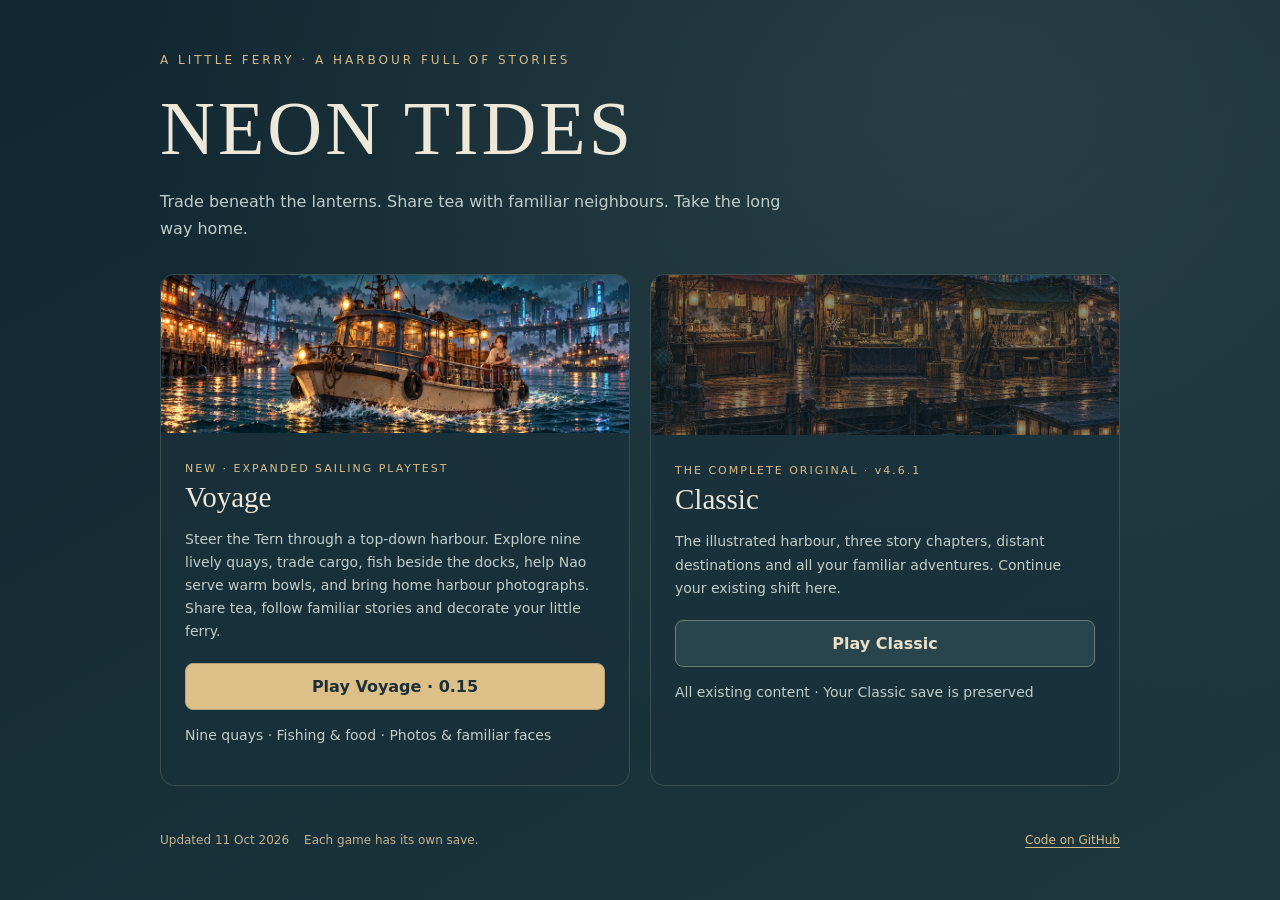
==== index.html @ f061a034 "Add a discreet GitHub code link to the landing page" ====
<!doctype html><html lang="en"><head><meta charset="utf-8"><meta name="viewport" content="width=device-width,initial-scale=1"><meta name="theme-color" content="#122b33"><title>Neon Tides · Choose your voyage</title><link rel="icon" href="assets/favicon.svg"><style>
*{box-sizing:border-box}body{margin:0;color:#ede8d8;background:#112731;font-family:system-ui,sans-serif;min-height:100svh;display:grid;place-items:center;padding:28px;background:radial-gradient(ellipse at 75% 10%,#39515277,transparent 60%),linear-gradient(150deg,#112631,#1d373e)}main{max-width:960px;width:100%}.eyebrow{letter-spacing:3px;color:#d6ba87;font-size:12px}h1{font:clamp(44px,7vw,76px) Georgia,serif;letter-spacing:3px;margin:15px 0}header>p{max-width:650px;line-height:1.7;color:#becdca}section{display:grid;grid-template-columns:1fr 1fr;gap:20px;margin:32px 0}.card{border:1px solid #7a877355;border-radius:15px;background:#19313bcc;overflow:hidden}.art{height:160px;background:linear-gradient(160deg,#1a434a,#122631);position:relative;overflow:hidden}.art.voyage-art{height:auto;aspect-ratio:128/43}.voyage-art img{display:block;width:100%;height:auto}.classic-art{background:linear-gradient(#162b3580,#162b3580),url('assets/scenes/lantern-market.webp') center/cover}.body{padding:24px}h2{font:29px Georgia,serif;margin:5px 0 12px}.tag{color:#d9bc86;font-size:11px;letter-spacing:2px}.card p{color:#c0ceca;line-height:1.65;font-size:14px}.play{display:block;padding:13px 18px;border:1px solid #b5a37f;border-radius:8px;background:#ddbf88;color:#1b3037;text-decoration:none;text-align:center;font-weight:650;min-height:46px;margin-top:20px}.classic .play{background:#28444c;color:#ebe0c7;border-color:#697e77}.play:hover{filter:brightness(1.1)}a:focus-visible{outline:3px solid #f4dab0;outline-offset:5px}.foot{font-size:12px;color:#afc0bb;line-height:1.7}footer{display:flex;flex-wrap:wrap;align-items:center;gap:15px;color:#c3b38e;font-size:12px}footer a{display:inline-flex;align-items:center;min-height:44px;margin-left:auto;color:#d6ba87;text-decoration:underline;text-underline-offset:3px;border-radius:4px}footer a:hover{color:#f4dab0}@media(max-width:650px){body{padding:22px 16px}section{grid-template-columns:1fr}.art{height:130px}h1{font-size:48px}.body{padding:20px}}
</style></head><body><main><header><p class="eyebrow">A LITTLE FERRY · A HARBOUR FULL OF STORIES</p><h1>NEON TIDES</h1><p>Trade beneath the lanterns. Share tea with familiar neighbours. Take the long way home.</p></header><section aria-label="Choose a game"><article class="card"><div class="art voyage-art" aria-hidden="true"><img src="assets/scenes/voyage-title-1024.webp" srcset="assets/scenes/voyage-title-1024.webp 1024w, assets/scenes/voyage-title.webp 2048w" sizes="(max-width:650px) calc(100vw - 34px), (max-width:1016px) calc((100vw - 78px)/2), 468px" width="2048" height="688" alt="" fetchpriority="high" decoding="async"></div><div class="body"><span class="tag">NEW · EXPANDED SAILING PLAYTEST</span><h2>Voyage</h2><p>Steer the Tern through a top-down harbour. Explore nine lively quays, trade cargo, fish beside the docks, help Nao serve warm bowls, and bring home harbour photographs. Share tea, follow familiar stories and decorate your little ferry.</p><a class="play" href="voyage/index.html">Play Voyage · 0.15</a><p class="foot">Nine quays · Fishing & food · Photos & familiar faces</p></div></article><article class="card classic"><div class="art classic-art" aria-hidden="true"></div><div class="body"><span class="tag">THE COMPLETE ORIGINAL · v4.6.1</span><h2>Classic</h2><p>The illustrated harbour, three story chapters, distant destinations and all your familiar adventures. Continue your existing shift here.</p><a class="play" href="classic.html">Play Classic</a><p class="foot">All existing content · Your Classic save is preserved</p></div></article></section><footer><span>Updated 11 Oct 2026</span><span>Each game has its own save.</span><a href="https://github.com/jolokiaburger/jolokiaburger.github.io" target="_blank" rel="noopener noreferrer" aria-label="Code on GitHub (opens in a new tab)">Code on GitHub</a></footer></main></body></html>
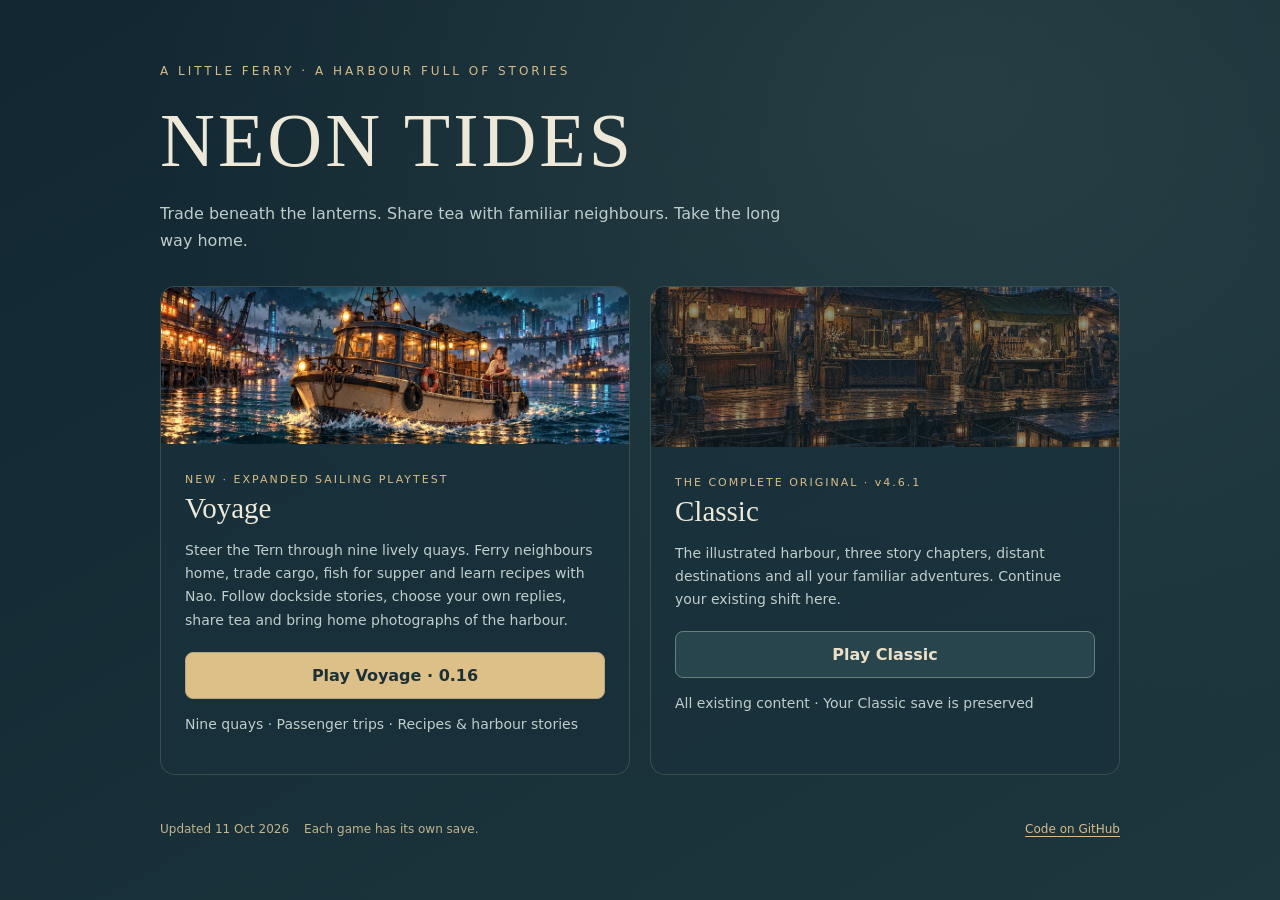
==== commit 75b0c7c3: "Voyage 0.16: homeward fares, neighbour favours and dockside conversations" ====
--- a/index.html
+++ b/index.html
@@ -1,3 +1,3 @@
 <!doctype html><html lang="en"><head><meta charset="utf-8"><meta name="viewport" content="width=device-width,initial-scale=1"><meta name="theme-color" content="#122b33"><title>Neon Tides · Choose your voyage</title><link rel="icon" href="assets/favicon.svg"><style>
 *{box-sizing:border-box}body{margin:0;color:#ede8d8;background:#112731;font-family:system-ui,sans-serif;min-height:100svh;display:grid;place-items:center;padding:28px;background:radial-gradient(ellipse at 75% 10%,#39515277,transparent 60%),linear-gradient(150deg,#112631,#1d373e)}main{max-width:960px;width:100%}.eyebrow{letter-spacing:3px;color:#d6ba87;font-size:12px}h1{font:clamp(44px,7vw,76px) Georgia,serif;letter-spacing:3px;margin:15px 0}header>p{max-width:650px;line-height:1.7;color:#becdca}section{display:grid;grid-template-columns:1fr 1fr;gap:20px;margin:32px 0}.card{border:1px solid #7a877355;border-radius:15px;background:#19313bcc;overflow:hidden}.art{height:160px;background:linear-gradient(160deg,#1a434a,#122631);position:relative;overflow:hidden}.art.voyage-art{height:auto;aspect-ratio:128/43}.voyage-art img{display:block;width:100%;height:auto}.classic-art{background:linear-gradient(#162b3580,#162b3580),url('assets/scenes/lantern-market.webp') center/cover}.body{padding:24px}h2{font:29px Georgia,serif;margin:5px 0 12px}.tag{color:#d9bc86;font-size:11px;letter-spacing:2px}.card p{color:#c0ceca;line-height:1.65;font-size:14px}.play{display:block;padding:13px 18px;border:1px solid #b5a37f;border-radius:8px;background:#ddbf88;color:#1b3037;text-decoration:none;text-align:center;font-weight:650;min-height:46px;margin-top:20px}.classic .play{background:#28444c;color:#ebe0c7;border-color:#697e77}.play:hover{filter:brightness(1.1)}a:focus-visible{outline:3px solid #f4dab0;outline-offset:5px}.foot{font-size:12px;color:#afc0bb;line-height:1.7}footer{display:flex;flex-wrap:wrap;align-items:center;gap:15px;color:#c3b38e;font-size:12px}footer a{display:inline-flex;align-items:center;min-height:44px;margin-left:auto;color:#d6ba87;text-decoration:underline;text-underline-offset:3px;border-radius:4px}footer a:hover{color:#f4dab0}@media(max-width:650px){body{padding:22px 16px}section{grid-template-columns:1fr}.art{height:130px}h1{font-size:48px}.body{padding:20px}}
-</style></head><body><main><header><p class="eyebrow">A LITTLE FERRY · A HARBOUR FULL OF STORIES</p><h1>NEON TIDES</h1><p>Trade beneath the lanterns. Share tea with familiar neighbours. Take the long way home.</p></header><section aria-label="Choose a game"><article class="card"><div class="art voyage-art" aria-hidden="true"><img src="assets/scenes/voyage-title-1024.webp" srcset="assets/scenes/voyage-title-1024.webp 1024w, assets/scenes/voyage-title.webp 2048w" sizes="(max-width:650px) calc(100vw - 34px), (max-width:1016px) calc((100vw - 78px)/2), 468px" width="2048" height="688" alt="" fetchpriority="high" decoding="async"></div><div class="body"><span class="tag">NEW · EXPANDED SAILING PLAYTEST</span><h2>Voyage</h2><p>Steer the Tern through a top-down harbour. Explore nine lively quays, trade cargo, fish beside the docks, help Nao serve warm bowls, and bring home harbour photographs. Share tea, follow familiar stories and decorate your little ferry.</p><a class="play" href="voyage/index.html">Play Voyage · 0.15</a><p class="foot">Nine quays · Fishing & food · Photos & familiar faces</p></div></article><article class="card classic"><div class="art classic-art" aria-hidden="true"></div><div class="body"><span class="tag">THE COMPLETE ORIGINAL · v4.6.1</span><h2>Classic</h2><p>The illustrated harbour, three story chapters, distant destinations and all your familiar adventures. Continue your existing shift here.</p><a class="play" href="classic.html">Play Classic</a><p class="foot">All existing content · Your Classic save is preserved</p></div></article></section><footer><span>Updated 11 Oct 2026</span><span>Each game has its own save.</span><a href="https://github.com/jolokiaburger/jolokiaburger.github.io" target="_blank" rel="noopener noreferrer" aria-label="Code on GitHub (opens in a new tab)">Code on GitHub</a></footer></main></body></html>
+</style></head><body><main><header><p class="eyebrow">A LITTLE FERRY · A HARBOUR FULL OF STORIES</p><h1>NEON TIDES</h1><p>Trade beneath the lanterns. Share tea with familiar neighbours. Take the long way home.</p></header><section aria-label="Choose a game"><article class="card"><div class="art voyage-art" aria-hidden="true"><img src="assets/scenes/voyage-title-1024.webp" srcset="assets/scenes/voyage-title-1024.webp 1024w, assets/scenes/voyage-title.webp 2048w" sizes="(max-width:650px) calc(100vw - 34px), (max-width:1016px) calc((100vw - 78px)/2), 468px" width="2048" height="688" alt="" fetchpriority="high" decoding="async"></div><div class="body"><span class="tag">NEW · EXPANDED SAILING PLAYTEST</span><h2>Voyage</h2><p>Steer the Tern through nine lively quays. Ferry neighbours home, trade cargo, fish for supper and learn recipes with Nao. Follow dockside stories, choose your own replies, share tea and bring home photographs of the harbour.</p><a class="play" href="voyage/index.html">Play Voyage · 0.16</a><p class="foot">Nine quays · Passenger trips · Recipes & harbour stories</p></div></article><article class="card classic"><div class="art classic-art" aria-hidden="true"></div><div class="body"><span class="tag">THE COMPLETE ORIGINAL · v4.6.1</span><h2>Classic</h2><p>The illustrated harbour, three story chapters, distant destinations and all your familiar adventures. Continue your existing shift here.</p><a class="play" href="classic.html">Play Classic</a><p class="foot">All existing content · Your Classic save is preserved</p></div></article></section><footer><span>Updated 11 Oct 2026</span><span>Each game has its own save.</span><a href="https://github.com/jolokiaburger/jolokiaburger.github.io" target="_blank" rel="noopener noreferrer" aria-label="Code on GitHub (opens in a new tab)">Code on GitHub</a></footer></main></body></html>
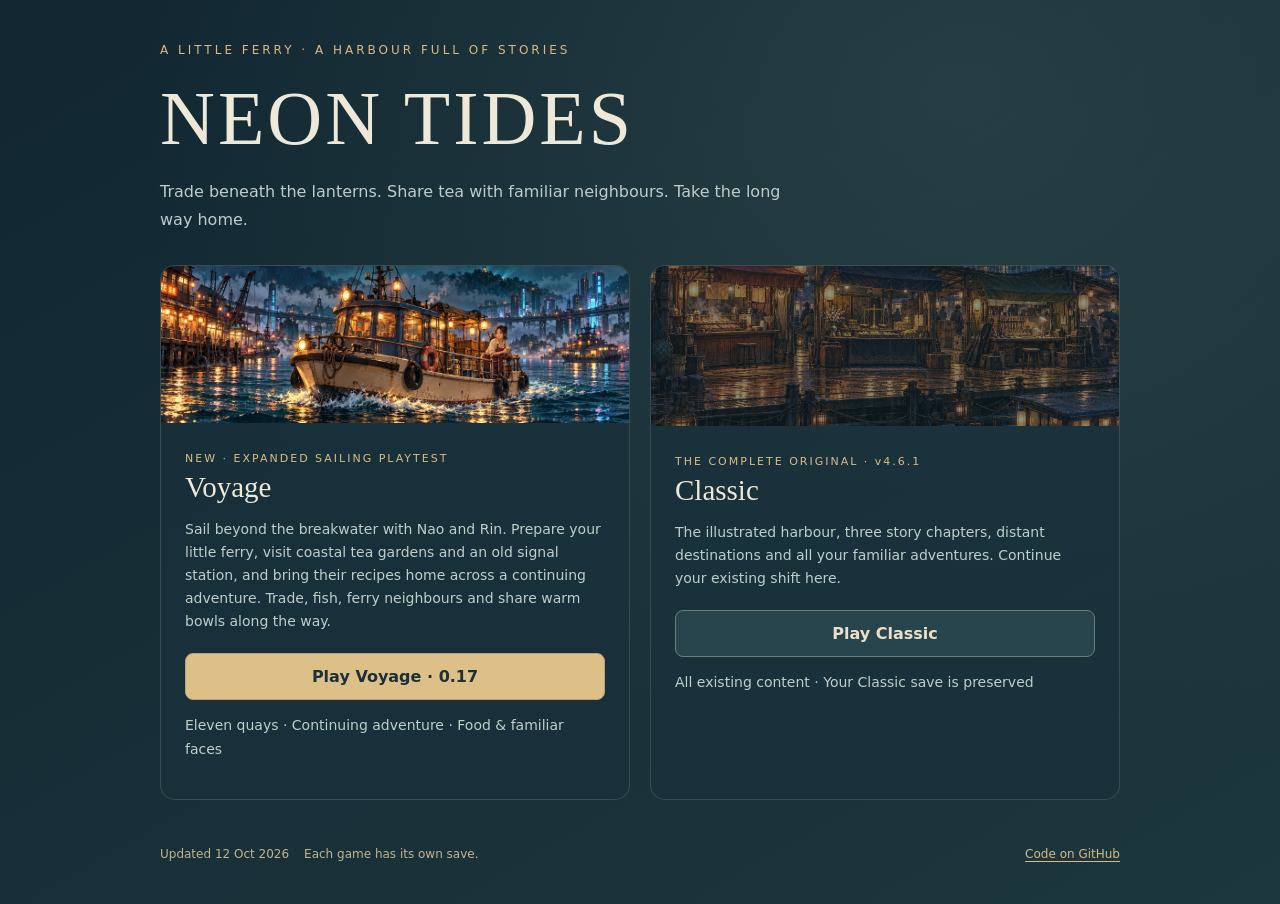
==== commit f248b49a: "Voyage 0.17: Beyond the Breakwater continuing adventure and outer coast" ====
--- a/index.html
+++ b/index.html
@@ -1,3 +1,3 @@
 <!doctype html><html lang="en"><head><meta charset="utf-8"><meta name="viewport" content="width=device-width,initial-scale=1"><meta name="theme-color" content="#122b33"><title>Neon Tides · Choose your voyage</title><link rel="icon" href="assets/favicon.svg"><style>
 *{box-sizing:border-box}body{margin:0;color:#ede8d8;background:#112731;font-family:system-ui,sans-serif;min-height:100svh;display:grid;place-items:center;padding:28px;background:radial-gradient(ellipse at 75% 10%,#39515277,transparent 60%),linear-gradient(150deg,#112631,#1d373e)}main{max-width:960px;width:100%}.eyebrow{letter-spacing:3px;color:#d6ba87;font-size:12px}h1{font:clamp(44px,7vw,76px) Georgia,serif;letter-spacing:3px;margin:15px 0}header>p{max-width:650px;line-height:1.7;color:#becdca}section{display:grid;grid-template-columns:1fr 1fr;gap:20px;margin:32px 0}.card{border:1px solid #7a877355;border-radius:15px;background:#19313bcc;overflow:hidden}.art{height:160px;background:linear-gradient(160deg,#1a434a,#122631);position:relative;overflow:hidden}.art.voyage-art{height:auto;aspect-ratio:128/43}.voyage-art img{display:block;width:100%;height:auto}.classic-art{background:linear-gradient(#162b3580,#162b3580),url('assets/scenes/lantern-market.webp') center/cover}.body{padding:24px}h2{font:29px Georgia,serif;margin:5px 0 12px}.tag{color:#d9bc86;font-size:11px;letter-spacing:2px}.card p{color:#c0ceca;line-height:1.65;font-size:14px}.play{display:block;padding:13px 18px;border:1px solid #b5a37f;border-radius:8px;background:#ddbf88;color:#1b3037;text-decoration:none;text-align:center;font-weight:650;min-height:46px;margin-top:20px}.classic .play{background:#28444c;color:#ebe0c7;border-color:#697e77}.play:hover{filter:brightness(1.1)}a:focus-visible{outline:3px solid #f4dab0;outline-offset:5px}.foot{font-size:12px;color:#afc0bb;line-height:1.7}footer{display:flex;flex-wrap:wrap;align-items:center;gap:15px;color:#c3b38e;font-size:12px}footer a{display:inline-flex;align-items:center;min-height:44px;margin-left:auto;color:#d6ba87;text-decoration:underline;text-underline-offset:3px;border-radius:4px}footer a:hover{color:#f4dab0}@media(max-width:650px){body{padding:22px 16px}section{grid-template-columns:1fr}.art{height:130px}h1{font-size:48px}.body{padding:20px}}
-</style></head><body><main><header><p class="eyebrow">A LITTLE FERRY · A HARBOUR FULL OF STORIES</p><h1>NEON TIDES</h1><p>Trade beneath the lanterns. Share tea with familiar neighbours. Take the long way home.</p></header><section aria-label="Choose a game"><article class="card"><div class="art voyage-art" aria-hidden="true"><img src="assets/scenes/voyage-title-1024.webp" srcset="assets/scenes/voyage-title-1024.webp 1024w, assets/scenes/voyage-title.webp 2048w" sizes="(max-width:650px) calc(100vw - 34px), (max-width:1016px) calc((100vw - 78px)/2), 468px" width="2048" height="688" alt="" fetchpriority="high" decoding="async"></div><div class="body"><span class="tag">NEW · EXPANDED SAILING PLAYTEST</span><h2>Voyage</h2><p>Steer the Tern through nine lively quays. Ferry neighbours home, trade cargo, fish for supper and learn recipes with Nao. Follow dockside stories, choose your own replies, share tea and bring home photographs of the harbour.</p><a class="play" href="voyage/index.html">Play Voyage · 0.16</a><p class="foot">Nine quays · Passenger trips · Recipes & harbour stories</p></div></article><article class="card classic"><div class="art classic-art" aria-hidden="true"></div><div class="body"><span class="tag">THE COMPLETE ORIGINAL · v4.6.1</span><h2>Classic</h2><p>The illustrated harbour, three story chapters, distant destinations and all your familiar adventures. Continue your existing shift here.</p><a class="play" href="classic.html">Play Classic</a><p class="foot">All existing content · Your Classic save is preserved</p></div></article></section><footer><span>Updated 11 Oct 2026</span><span>Each game has its own save.</span><a href="https://github.com/jolokiaburger/jolokiaburger.github.io" target="_blank" rel="noopener noreferrer" aria-label="Code on GitHub (opens in a new tab)">Code on GitHub</a></footer></main></body></html>
+</style></head><body><main><header><p class="eyebrow">A LITTLE FERRY · A HARBOUR FULL OF STORIES</p><h1>NEON TIDES</h1><p>Trade beneath the lanterns. Share tea with familiar neighbours. Take the long way home.</p></header><section aria-label="Choose a game"><article class="card"><div class="art voyage-art" aria-hidden="true"><img src="assets/scenes/voyage-title-1024.webp" srcset="assets/scenes/voyage-title-1024.webp 1024w, assets/scenes/voyage-title.webp 2048w" sizes="(max-width:650px) calc(100vw - 34px), (max-width:1016px) calc((100vw - 78px)/2), 468px" width="2048" height="688" alt="" fetchpriority="high" decoding="async"></div><div class="body"><span class="tag">NEW · EXPANDED SAILING PLAYTEST</span><h2>Voyage</h2><p>Sail beyond the breakwater with Nao and Rin. Prepare your little ferry, visit coastal tea gardens and an old signal station, and bring their recipes home across a continuing adventure. Trade, fish, ferry neighbours and share warm bowls along the way.</p><a class="play" href="voyage/index.html">Play Voyage · 0.17</a><p class="foot">Eleven quays · Continuing adventure · Food & familiar faces</p></div></article><article class="card classic"><div class="art classic-art" aria-hidden="true"></div><div class="body"><span class="tag">THE COMPLETE ORIGINAL · v4.6.1</span><h2>Classic</h2><p>The illustrated harbour, three story chapters, distant destinations and all your familiar adventures. Continue your existing shift here.</p><a class="play" href="classic.html">Play Classic</a><p class="foot">All existing content · Your Classic save is preserved</p></div></article></section><footer><span>Updated 12 Oct 2026</span><span>Each game has its own save.</span><a href="https://github.com/jolokiaburger/jolokiaburger.github.io" target="_blank" rel="noopener noreferrer" aria-label="Code on GitHub (opens in a new tab)">Code on GitHub</a></footer></main></body></html>
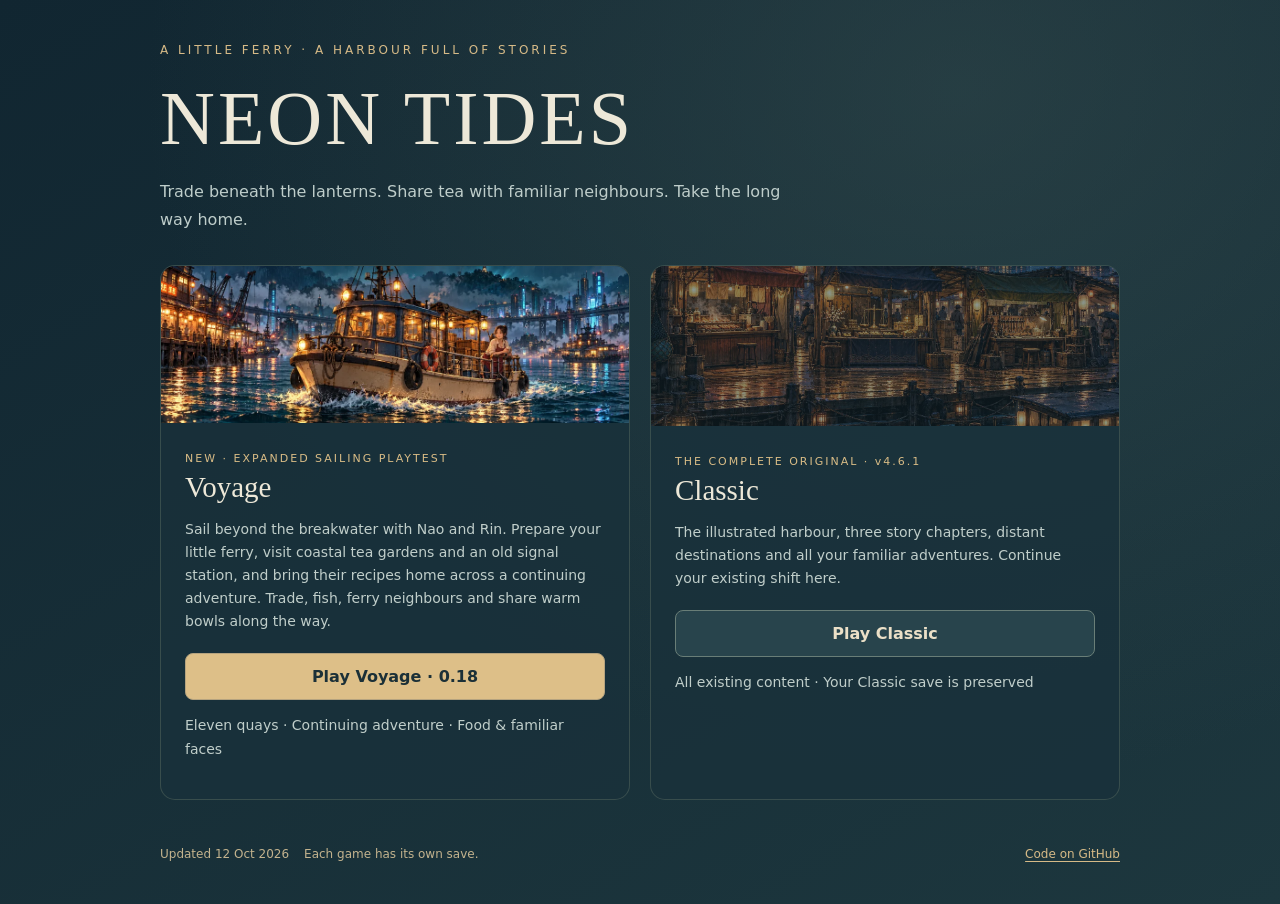
==== commit 266da55e: "Voyage 0.18: soften sea limits and refine Mio portraits" ====
--- a/index.html
+++ b/index.html
@@ -1,3 +1,3 @@
 <!doctype html><html lang="en"><head><meta charset="utf-8"><meta name="viewport" content="width=device-width,initial-scale=1"><meta name="theme-color" content="#122b33"><title>Neon Tides · Choose your voyage</title><link rel="icon" href="assets/favicon.svg"><style>
 *{box-sizing:border-box}body{margin:0;color:#ede8d8;background:#112731;font-family:system-ui,sans-serif;min-height:100svh;display:grid;place-items:center;padding:28px;background:radial-gradient(ellipse at 75% 10%,#39515277,transparent 60%),linear-gradient(150deg,#112631,#1d373e)}main{max-width:960px;width:100%}.eyebrow{letter-spacing:3px;color:#d6ba87;font-size:12px}h1{font:clamp(44px,7vw,76px) Georgia,serif;letter-spacing:3px;margin:15px 0}header>p{max-width:650px;line-height:1.7;color:#becdca}section{display:grid;grid-template-columns:1fr 1fr;gap:20px;margin:32px 0}.card{border:1px solid #7a877355;border-radius:15px;background:#19313bcc;overflow:hidden}.art{height:160px;background:linear-gradient(160deg,#1a434a,#122631);position:relative;overflow:hidden}.art.voyage-art{height:auto;aspect-ratio:128/43}.voyage-art img{display:block;width:100%;height:auto}.classic-art{background:linear-gradient(#162b3580,#162b3580),url('assets/scenes/lantern-market.webp') center/cover}.body{padding:24px}h2{font:29px Georgia,serif;margin:5px 0 12px}.tag{color:#d9bc86;font-size:11px;letter-spacing:2px}.card p{color:#c0ceca;line-height:1.65;font-size:14px}.play{display:block;padding:13px 18px;border:1px solid #b5a37f;border-radius:8px;background:#ddbf88;color:#1b3037;text-decoration:none;text-align:center;font-weight:650;min-height:46px;margin-top:20px}.classic .play{background:#28444c;color:#ebe0c7;border-color:#697e77}.play:hover{filter:brightness(1.1)}a:focus-visible{outline:3px solid #f4dab0;outline-offset:5px}.foot{font-size:12px;color:#afc0bb;line-height:1.7}footer{display:flex;flex-wrap:wrap;align-items:center;gap:15px;color:#c3b38e;font-size:12px}footer a{display:inline-flex;align-items:center;min-height:44px;margin-left:auto;color:#d6ba87;text-decoration:underline;text-underline-offset:3px;border-radius:4px}footer a:hover{color:#f4dab0}@media(max-width:650px){body{padding:22px 16px}section{grid-template-columns:1fr}.art{height:130px}h1{font-size:48px}.body{padding:20px}}
-</style></head><body><main><header><p class="eyebrow">A LITTLE FERRY · A HARBOUR FULL OF STORIES</p><h1>NEON TIDES</h1><p>Trade beneath the lanterns. Share tea with familiar neighbours. Take the long way home.</p></header><section aria-label="Choose a game"><article class="card"><div class="art voyage-art" aria-hidden="true"><img src="assets/scenes/voyage-title-1024.webp" srcset="assets/scenes/voyage-title-1024.webp 1024w, assets/scenes/voyage-title.webp 2048w" sizes="(max-width:650px) calc(100vw - 34px), (max-width:1016px) calc((100vw - 78px)/2), 468px" width="2048" height="688" alt="" fetchpriority="high" decoding="async"></div><div class="body"><span class="tag">NEW · EXPANDED SAILING PLAYTEST</span><h2>Voyage</h2><p>Sail beyond the breakwater with Nao and Rin. Prepare your little ferry, visit coastal tea gardens and an old signal station, and bring their recipes home across a continuing adventure. Trade, fish, ferry neighbours and share warm bowls along the way.</p><a class="play" href="voyage/index.html">Play Voyage · 0.17</a><p class="foot">Eleven quays · Continuing adventure · Food & familiar faces</p></div></article><article class="card classic"><div class="art classic-art" aria-hidden="true"></div><div class="body"><span class="tag">THE COMPLETE ORIGINAL · v4.6.1</span><h2>Classic</h2><p>The illustrated harbour, three story chapters, distant destinations and all your familiar adventures. Continue your existing shift here.</p><a class="play" href="classic.html">Play Classic</a><p class="foot">All existing content · Your Classic save is preserved</p></div></article></section><footer><span>Updated 12 Oct 2026</span><span>Each game has its own save.</span><a href="https://github.com/jolokiaburger/jolokiaburger.github.io" target="_blank" rel="noopener noreferrer" aria-label="Code on GitHub (opens in a new tab)">Code on GitHub</a></footer></main></body></html>
+</style></head><body><main><header><p class="eyebrow">A LITTLE FERRY · A HARBOUR FULL OF STORIES</p><h1>NEON TIDES</h1><p>Trade beneath the lanterns. Share tea with familiar neighbours. Take the long way home.</p></header><section aria-label="Choose a game"><article class="card"><div class="art voyage-art" aria-hidden="true"><img src="assets/scenes/voyage-title-1024.webp" srcset="assets/scenes/voyage-title-1024.webp 1024w, assets/scenes/voyage-title.webp 2048w" sizes="(max-width:650px) calc(100vw - 34px), (max-width:1016px) calc((100vw - 78px)/2), 468px" width="2048" height="688" alt="" fetchpriority="high" decoding="async"></div><div class="body"><span class="tag">NEW · EXPANDED SAILING PLAYTEST</span><h2>Voyage</h2><p>Sail beyond the breakwater with Nao and Rin. Prepare your little ferry, visit coastal tea gardens and an old signal station, and bring their recipes home across a continuing adventure. Trade, fish, ferry neighbours and share warm bowls along the way.</p><a class="play" href="voyage/index.html">Play Voyage · 0.18</a><p class="foot">Eleven quays · Continuing adventure · Food & familiar faces</p></div></article><article class="card classic"><div class="art classic-art" aria-hidden="true"></div><div class="body"><span class="tag">THE COMPLETE ORIGINAL · v4.6.1</span><h2>Classic</h2><p>The illustrated harbour, three story chapters, distant destinations and all your familiar adventures. Continue your existing shift here.</p><a class="play" href="classic.html">Play Classic</a><p class="foot">All existing content · Your Classic save is preserved</p></div></article></section><footer><span>Updated 12 Oct 2026</span><span>Each game has its own save.</span><a href="https://github.com/jolokiaburger/jolokiaburger.github.io" target="_blank" rel="noopener noreferrer" aria-label="Code on GitHub (opens in a new tab)">Code on GitHub</a></footer></main></body></html>
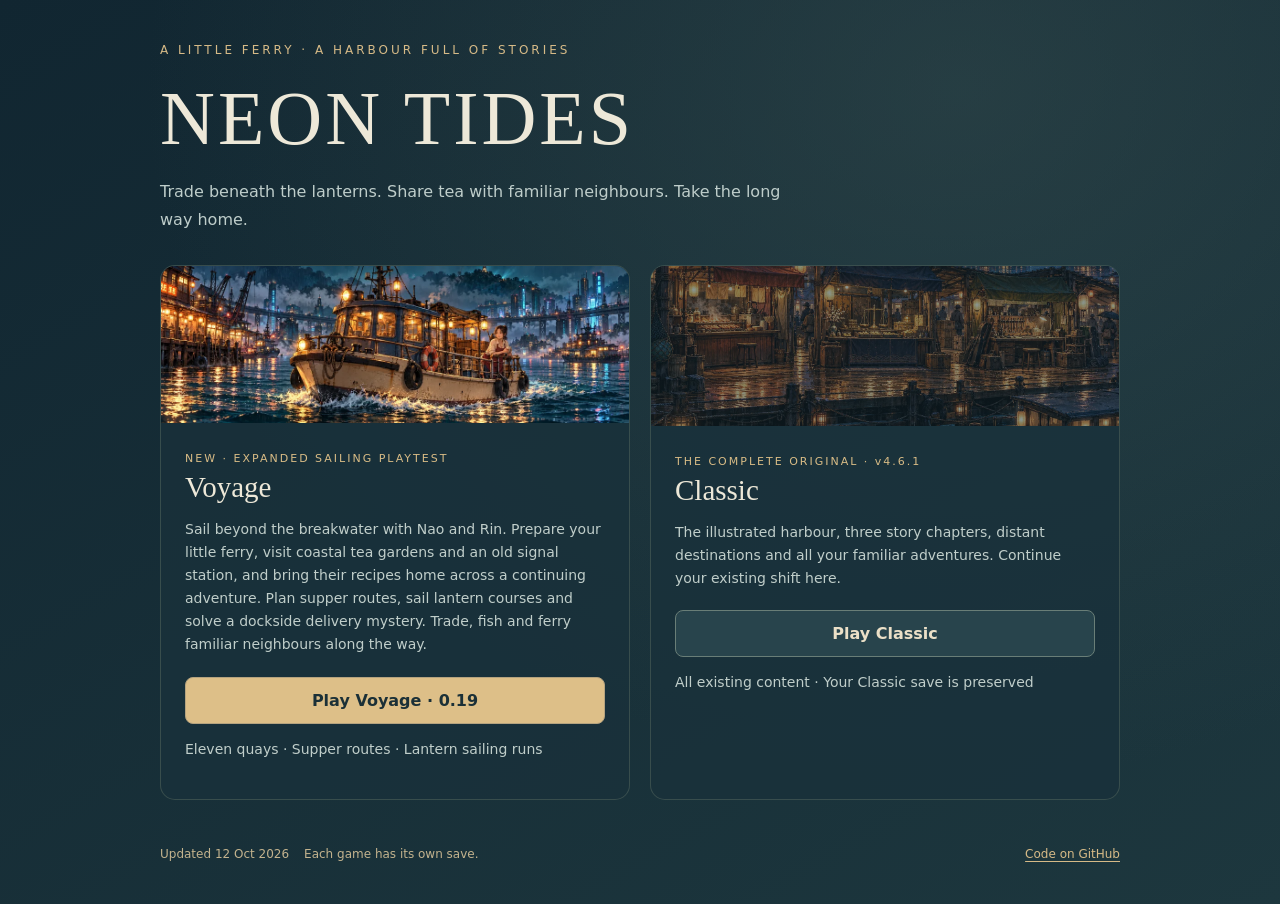
==== commit 01fcfb9e: "Voyage 0.19: playable harbour evenings, lantern runs and unified itineraries Add supper routes and h" ====
--- a/index.html
+++ b/index.html
@@ -1,3 +1,3 @@
 <!doctype html><html lang="en"><head><meta charset="utf-8"><meta name="viewport" content="width=device-width,initial-scale=1"><meta name="theme-color" content="#122b33"><title>Neon Tides · Choose your voyage</title><link rel="icon" href="assets/favicon.svg"><style>
 *{box-sizing:border-box}body{margin:0;color:#ede8d8;background:#112731;font-family:system-ui,sans-serif;min-height:100svh;display:grid;place-items:center;padding:28px;background:radial-gradient(ellipse at 75% 10%,#39515277,transparent 60%),linear-gradient(150deg,#112631,#1d373e)}main{max-width:960px;width:100%}.eyebrow{letter-spacing:3px;color:#d6ba87;font-size:12px}h1{font:clamp(44px,7vw,76px) Georgia,serif;letter-spacing:3px;margin:15px 0}header>p{max-width:650px;line-height:1.7;color:#becdca}section{display:grid;grid-template-columns:1fr 1fr;gap:20px;margin:32px 0}.card{border:1px solid #7a877355;border-radius:15px;background:#19313bcc;overflow:hidden}.art{height:160px;background:linear-gradient(160deg,#1a434a,#122631);position:relative;overflow:hidden}.art.voyage-art{height:auto;aspect-ratio:128/43}.voyage-art img{display:block;width:100%;height:auto}.classic-art{background:linear-gradient(#162b3580,#162b3580),url('assets/scenes/lantern-market.webp') center/cover}.body{padding:24px}h2{font:29px Georgia,serif;margin:5px 0 12px}.tag{color:#d9bc86;font-size:11px;letter-spacing:2px}.card p{color:#c0ceca;line-height:1.65;font-size:14px}.play{display:block;padding:13px 18px;border:1px solid #b5a37f;border-radius:8px;background:#ddbf88;color:#1b3037;text-decoration:none;text-align:center;font-weight:650;min-height:46px;margin-top:20px}.classic .play{background:#28444c;color:#ebe0c7;border-color:#697e77}.play:hover{filter:brightness(1.1)}a:focus-visible{outline:3px solid #f4dab0;outline-offset:5px}.foot{font-size:12px;color:#afc0bb;line-height:1.7}footer{display:flex;flex-wrap:wrap;align-items:center;gap:15px;color:#c3b38e;font-size:12px}footer a{display:inline-flex;align-items:center;min-height:44px;margin-left:auto;color:#d6ba87;text-decoration:underline;text-underline-offset:3px;border-radius:4px}footer a:hover{color:#f4dab0}@media(max-width:650px){body{padding:22px 16px}section{grid-template-columns:1fr}.art{height:130px}h1{font-size:48px}.body{padding:20px}}
-</style></head><body><main><header><p class="eyebrow">A LITTLE FERRY · A HARBOUR FULL OF STORIES</p><h1>NEON TIDES</h1><p>Trade beneath the lanterns. Share tea with familiar neighbours. Take the long way home.</p></header><section aria-label="Choose a game"><article class="card"><div class="art voyage-art" aria-hidden="true"><img src="assets/scenes/voyage-title-1024.webp" srcset="assets/scenes/voyage-title-1024.webp 1024w, assets/scenes/voyage-title.webp 2048w" sizes="(max-width:650px) calc(100vw - 34px), (max-width:1016px) calc((100vw - 78px)/2), 468px" width="2048" height="688" alt="" fetchpriority="high" decoding="async"></div><div class="body"><span class="tag">NEW · EXPANDED SAILING PLAYTEST</span><h2>Voyage</h2><p>Sail beyond the breakwater with Nao and Rin. Prepare your little ferry, visit coastal tea gardens and an old signal station, and bring their recipes home across a continuing adventure. Trade, fish, ferry neighbours and share warm bowls along the way.</p><a class="play" href="voyage/index.html">Play Voyage · 0.18</a><p class="foot">Eleven quays · Continuing adventure · Food & familiar faces</p></div></article><article class="card classic"><div class="art classic-art" aria-hidden="true"></div><div class="body"><span class="tag">THE COMPLETE ORIGINAL · v4.6.1</span><h2>Classic</h2><p>The illustrated harbour, three story chapters, distant destinations and all your familiar adventures. Continue your existing shift here.</p><a class="play" href="classic.html">Play Classic</a><p class="foot">All existing content · Your Classic save is preserved</p></div></article></section><footer><span>Updated 12 Oct 2026</span><span>Each game has its own save.</span><a href="https://github.com/jolokiaburger/jolokiaburger.github.io" target="_blank" rel="noopener noreferrer" aria-label="Code on GitHub (opens in a new tab)">Code on GitHub</a></footer></main></body></html>
+</style></head><body><main><header><p class="eyebrow">A LITTLE FERRY · A HARBOUR FULL OF STORIES</p><h1>NEON TIDES</h1><p>Trade beneath the lanterns. Share tea with familiar neighbours. Take the long way home.</p></header><section aria-label="Choose a game"><article class="card"><div class="art voyage-art" aria-hidden="true"><img src="assets/scenes/voyage-title-1024.webp" srcset="assets/scenes/voyage-title-1024.webp 1024w, assets/scenes/voyage-title.webp 2048w" sizes="(max-width:650px) calc(100vw - 34px), (max-width:1016px) calc((100vw - 78px)/2), 468px" width="2048" height="688" alt="" fetchpriority="high" decoding="async"></div><div class="body"><span class="tag">NEW · EXPANDED SAILING PLAYTEST</span><h2>Voyage</h2><p>Sail beyond the breakwater with Nao and Rin. Prepare your little ferry, visit coastal tea gardens and an old signal station, and bring their recipes home across a continuing adventure. Plan supper routes, sail lantern courses and solve a dockside delivery mystery. Trade, fish and ferry familiar neighbours along the way.</p><a class="play" href="voyage/index.html">Play Voyage · 0.19</a><p class="foot">Eleven quays · Supper routes · Lantern sailing runs</p></div></article><article class="card classic"><div class="art classic-art" aria-hidden="true"></div><div class="body"><span class="tag">THE COMPLETE ORIGINAL · v4.6.1</span><h2>Classic</h2><p>The illustrated harbour, three story chapters, distant destinations and all your familiar adventures. Continue your existing shift here.</p><a class="play" href="classic.html">Play Classic</a><p class="foot">All existing content · Your Classic save is preserved</p></div></article></section><footer><span>Updated 12 Oct 2026</span><span>Each game has its own save.</span><a href="https://github.com/jolokiaburger/jolokiaburger.github.io" target="_blank" rel="noopener noreferrer" aria-label="Code on GitHub (opens in a new tab)">Code on GitHub</a></footer></main></body></html>
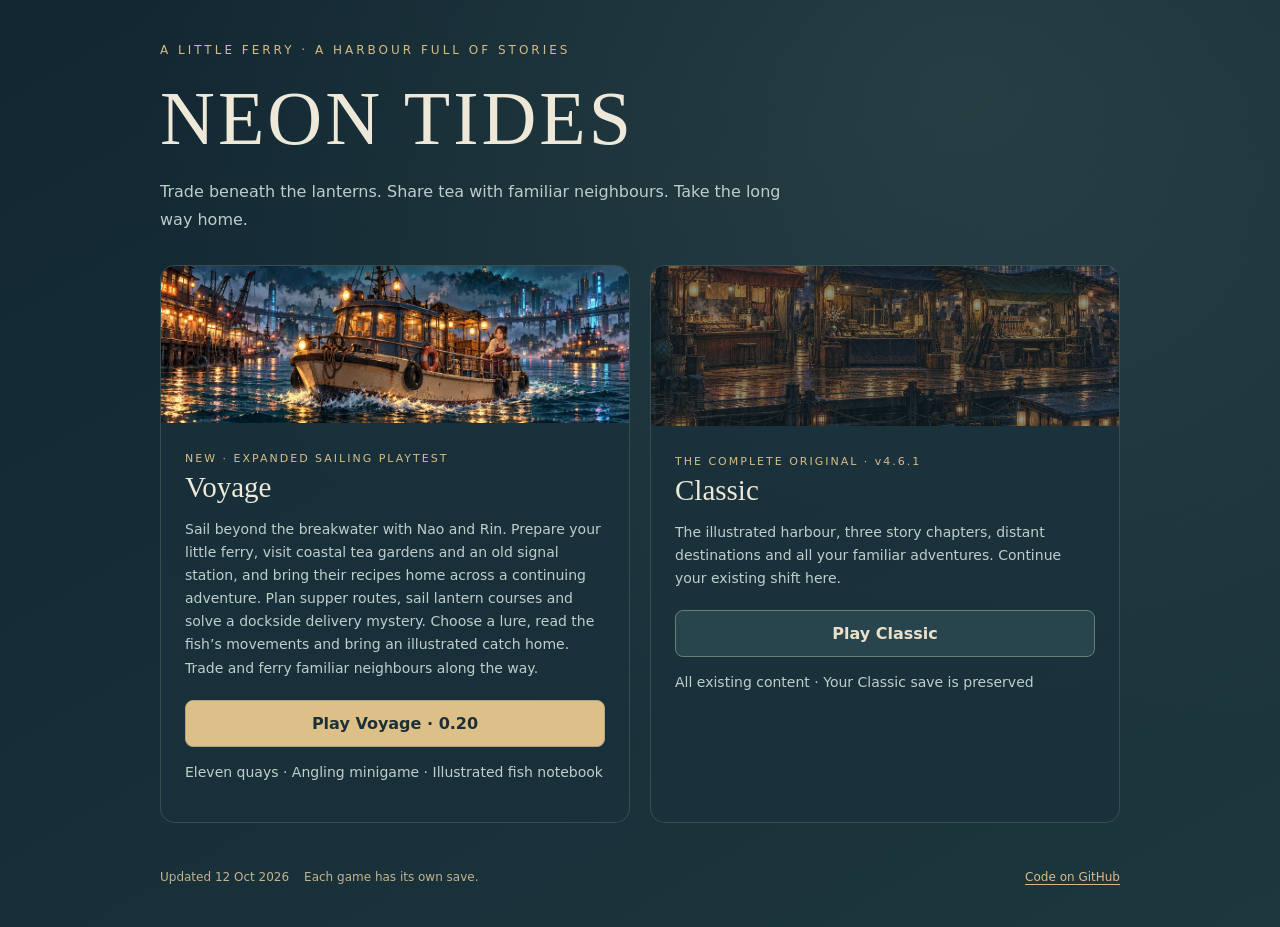
==== commit 0299c4f5: "Voyage 0.20: patient angling and illustrated fish field guide" ====
--- a/index.html
+++ b/index.html
@@ -1,3 +1,3 @@
 <!doctype html><html lang="en"><head><meta charset="utf-8"><meta name="viewport" content="width=device-width,initial-scale=1"><meta name="theme-color" content="#122b33"><title>Neon Tides · Choose your voyage</title><link rel="icon" href="assets/favicon.svg"><style>
 *{box-sizing:border-box}body{margin:0;color:#ede8d8;background:#112731;font-family:system-ui,sans-serif;min-height:100svh;display:grid;place-items:center;padding:28px;background:radial-gradient(ellipse at 75% 10%,#39515277,transparent 60%),linear-gradient(150deg,#112631,#1d373e)}main{max-width:960px;width:100%}.eyebrow{letter-spacing:3px;color:#d6ba87;font-size:12px}h1{font:clamp(44px,7vw,76px) Georgia,serif;letter-spacing:3px;margin:15px 0}header>p{max-width:650px;line-height:1.7;color:#becdca}section{display:grid;grid-template-columns:1fr 1fr;gap:20px;margin:32px 0}.card{border:1px solid #7a877355;border-radius:15px;background:#19313bcc;overflow:hidden}.art{height:160px;background:linear-gradient(160deg,#1a434a,#122631);position:relative;overflow:hidden}.art.voyage-art{height:auto;aspect-ratio:128/43}.voyage-art img{display:block;width:100%;height:auto}.classic-art{background:linear-gradient(#162b3580,#162b3580),url('assets/scenes/lantern-market.webp') center/cover}.body{padding:24px}h2{font:29px Georgia,serif;margin:5px 0 12px}.tag{color:#d9bc86;font-size:11px;letter-spacing:2px}.card p{color:#c0ceca;line-height:1.65;font-size:14px}.play{display:block;padding:13px 18px;border:1px solid #b5a37f;border-radius:8px;background:#ddbf88;color:#1b3037;text-decoration:none;text-align:center;font-weight:650;min-height:46px;margin-top:20px}.classic .play{background:#28444c;color:#ebe0c7;border-color:#697e77}.play:hover{filter:brightness(1.1)}a:focus-visible{outline:3px solid #f4dab0;outline-offset:5px}.foot{font-size:12px;color:#afc0bb;line-height:1.7}footer{display:flex;flex-wrap:wrap;align-items:center;gap:15px;color:#c3b38e;font-size:12px}footer a{display:inline-flex;align-items:center;min-height:44px;margin-left:auto;color:#d6ba87;text-decoration:underline;text-underline-offset:3px;border-radius:4px}footer a:hover{color:#f4dab0}@media(max-width:650px){body{padding:22px 16px}section{grid-template-columns:1fr}.art{height:130px}h1{font-size:48px}.body{padding:20px}}
-</style></head><body><main><header><p class="eyebrow">A LITTLE FERRY · A HARBOUR FULL OF STORIES</p><h1>NEON TIDES</h1><p>Trade beneath the lanterns. Share tea with familiar neighbours. Take the long way home.</p></header><section aria-label="Choose a game"><article class="card"><div class="art voyage-art" aria-hidden="true"><img src="assets/scenes/voyage-title-1024.webp" srcset="assets/scenes/voyage-title-1024.webp 1024w, assets/scenes/voyage-title.webp 2048w" sizes="(max-width:650px) calc(100vw - 34px), (max-width:1016px) calc((100vw - 78px)/2), 468px" width="2048" height="688" alt="" fetchpriority="high" decoding="async"></div><div class="body"><span class="tag">NEW · EXPANDED SAILING PLAYTEST</span><h2>Voyage</h2><p>Sail beyond the breakwater with Nao and Rin. Prepare your little ferry, visit coastal tea gardens and an old signal station, and bring their recipes home across a continuing adventure. Plan supper routes, sail lantern courses and solve a dockside delivery mystery. Trade, fish and ferry familiar neighbours along the way.</p><a class="play" href="voyage/index.html">Play Voyage · 0.19</a><p class="foot">Eleven quays · Supper routes · Lantern sailing runs</p></div></article><article class="card classic"><div class="art classic-art" aria-hidden="true"></div><div class="body"><span class="tag">THE COMPLETE ORIGINAL · v4.6.1</span><h2>Classic</h2><p>The illustrated harbour, three story chapters, distant destinations and all your familiar adventures. Continue your existing shift here.</p><a class="play" href="classic.html">Play Classic</a><p class="foot">All existing content · Your Classic save is preserved</p></div></article></section><footer><span>Updated 12 Oct 2026</span><span>Each game has its own save.</span><a href="https://github.com/jolokiaburger/jolokiaburger.github.io" target="_blank" rel="noopener noreferrer" aria-label="Code on GitHub (opens in a new tab)">Code on GitHub</a></footer></main></body></html>
+</style></head><body><main><header><p class="eyebrow">A LITTLE FERRY · A HARBOUR FULL OF STORIES</p><h1>NEON TIDES</h1><p>Trade beneath the lanterns. Share tea with familiar neighbours. Take the long way home.</p></header><section aria-label="Choose a game"><article class="card"><div class="art voyage-art" aria-hidden="true"><img src="assets/scenes/voyage-title-1024.webp" srcset="assets/scenes/voyage-title-1024.webp 1024w, assets/scenes/voyage-title.webp 2048w" sizes="(max-width:650px) calc(100vw - 34px), (max-width:1016px) calc((100vw - 78px)/2), 468px" width="2048" height="688" alt="" fetchpriority="high" decoding="async"></div><div class="body"><span class="tag">NEW · EXPANDED SAILING PLAYTEST</span><h2>Voyage</h2><p>Sail beyond the breakwater with Nao and Rin. Prepare your little ferry, visit coastal tea gardens and an old signal station, and bring their recipes home across a continuing adventure. Plan supper routes, sail lantern courses and solve a dockside delivery mystery. Choose a lure, read the fish’s movements and bring an illustrated catch home. Trade and ferry familiar neighbours along the way.</p><a class="play" href="voyage/index.html">Play Voyage · 0.20</a><p class="foot">Eleven quays · Angling minigame · Illustrated fish notebook</p></div></article><article class="card classic"><div class="art classic-art" aria-hidden="true"></div><div class="body"><span class="tag">THE COMPLETE ORIGINAL · v4.6.1</span><h2>Classic</h2><p>The illustrated harbour, three story chapters, distant destinations and all your familiar adventures. Continue your existing shift here.</p><a class="play" href="classic.html">Play Classic</a><p class="foot">All existing content · Your Classic save is preserved</p></div></article></section><footer><span>Updated 12 Oct 2026</span><span>Each game has its own save.</span><a href="https://github.com/jolokiaburger/jolokiaburger.github.io" target="_blank" rel="noopener noreferrer" aria-label="Code on GitHub (opens in a new tab)">Code on GitHub</a></footer></main></body></html>
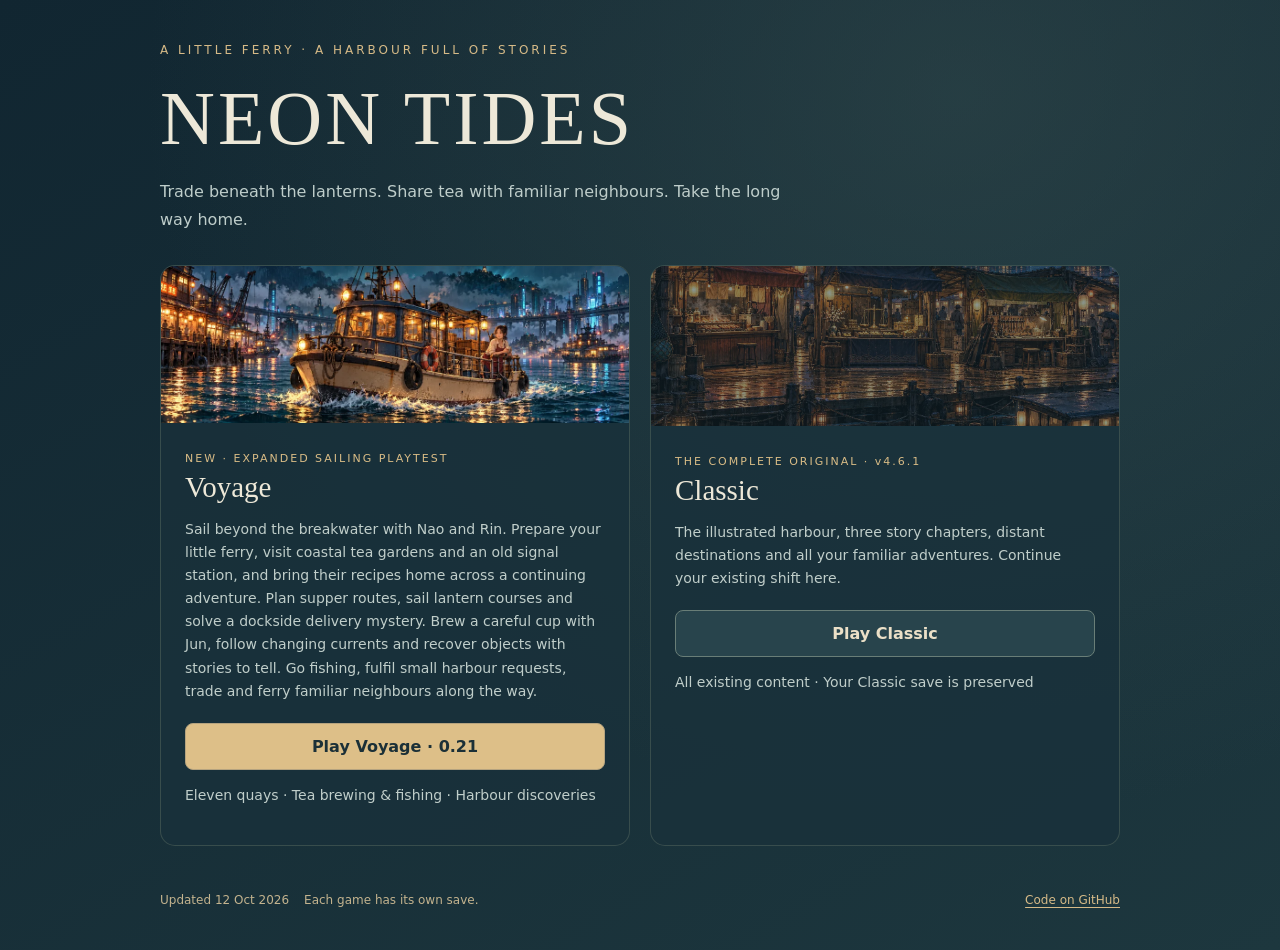
==== commit 6fbfe52d: "Voyage 0.21: Jun’s tea table and harbour craft" ====
--- a/index.html
+++ b/index.html
@@ -1,3 +1,3 @@
 <!doctype html><html lang="en"><head><meta charset="utf-8"><meta name="viewport" content="width=device-width,initial-scale=1"><meta name="theme-color" content="#122b33"><title>Neon Tides · Choose your voyage</title><link rel="icon" href="assets/favicon.svg"><style>
 *{box-sizing:border-box}body{margin:0;color:#ede8d8;background:#112731;font-family:system-ui,sans-serif;min-height:100svh;display:grid;place-items:center;padding:28px;background:radial-gradient(ellipse at 75% 10%,#39515277,transparent 60%),linear-gradient(150deg,#112631,#1d373e)}main{max-width:960px;width:100%}.eyebrow{letter-spacing:3px;color:#d6ba87;font-size:12px}h1{font:clamp(44px,7vw,76px) Georgia,serif;letter-spacing:3px;margin:15px 0}header>p{max-width:650px;line-height:1.7;color:#becdca}section{display:grid;grid-template-columns:1fr 1fr;gap:20px;margin:32px 0}.card{border:1px solid #7a877355;border-radius:15px;background:#19313bcc;overflow:hidden}.art{height:160px;background:linear-gradient(160deg,#1a434a,#122631);position:relative;overflow:hidden}.art.voyage-art{height:auto;aspect-ratio:128/43}.voyage-art img{display:block;width:100%;height:auto}.classic-art{background:linear-gradient(#162b3580,#162b3580),url('assets/scenes/lantern-market.webp') center/cover}.body{padding:24px}h2{font:29px Georgia,serif;margin:5px 0 12px}.tag{color:#d9bc86;font-size:11px;letter-spacing:2px}.card p{color:#c0ceca;line-height:1.65;font-size:14px}.play{display:block;padding:13px 18px;border:1px solid #b5a37f;border-radius:8px;background:#ddbf88;color:#1b3037;text-decoration:none;text-align:center;font-weight:650;min-height:46px;margin-top:20px}.classic .play{background:#28444c;color:#ebe0c7;border-color:#697e77}.play:hover{filter:brightness(1.1)}a:focus-visible{outline:3px solid #f4dab0;outline-offset:5px}.foot{font-size:12px;color:#afc0bb;line-height:1.7}footer{display:flex;flex-wrap:wrap;align-items:center;gap:15px;color:#c3b38e;font-size:12px}footer a{display:inline-flex;align-items:center;min-height:44px;margin-left:auto;color:#d6ba87;text-decoration:underline;text-underline-offset:3px;border-radius:4px}footer a:hover{color:#f4dab0}@media(max-width:650px){body{padding:22px 16px}section{grid-template-columns:1fr}.art{height:130px}h1{font-size:48px}.body{padding:20px}}
-</style></head><body><main><header><p class="eyebrow">A LITTLE FERRY · A HARBOUR FULL OF STORIES</p><h1>NEON TIDES</h1><p>Trade beneath the lanterns. Share tea with familiar neighbours. Take the long way home.</p></header><section aria-label="Choose a game"><article class="card"><div class="art voyage-art" aria-hidden="true"><img src="assets/scenes/voyage-title-1024.webp" srcset="assets/scenes/voyage-title-1024.webp 1024w, assets/scenes/voyage-title.webp 2048w" sizes="(max-width:650px) calc(100vw - 34px), (max-width:1016px) calc((100vw - 78px)/2), 468px" width="2048" height="688" alt="" fetchpriority="high" decoding="async"></div><div class="body"><span class="tag">NEW · EXPANDED SAILING PLAYTEST</span><h2>Voyage</h2><p>Sail beyond the breakwater with Nao and Rin. Prepare your little ferry, visit coastal tea gardens and an old signal station, and bring their recipes home across a continuing adventure. Plan supper routes, sail lantern courses and solve a dockside delivery mystery. Choose a lure, read the fish’s movements and bring an illustrated catch home. Trade and ferry familiar neighbours along the way.</p><a class="play" href="voyage/index.html">Play Voyage · 0.20</a><p class="foot">Eleven quays · Angling minigame · Illustrated fish notebook</p></div></article><article class="card classic"><div class="art classic-art" aria-hidden="true"></div><div class="body"><span class="tag">THE COMPLETE ORIGINAL · v4.6.1</span><h2>Classic</h2><p>The illustrated harbour, three story chapters, distant destinations and all your familiar adventures. Continue your existing shift here.</p><a class="play" href="classic.html">Play Classic</a><p class="foot">All existing content · Your Classic save is preserved</p></div></article></section><footer><span>Updated 12 Oct 2026</span><span>Each game has its own save.</span><a href="https://github.com/jolokiaburger/jolokiaburger.github.io" target="_blank" rel="noopener noreferrer" aria-label="Code on GitHub (opens in a new tab)">Code on GitHub</a></footer></main></body></html>
+</style></head><body><main><header><p class="eyebrow">A LITTLE FERRY · A HARBOUR FULL OF STORIES</p><h1>NEON TIDES</h1><p>Trade beneath the lanterns. Share tea with familiar neighbours. Take the long way home.</p></header><section aria-label="Choose a game"><article class="card"><div class="art voyage-art" aria-hidden="true"><img src="assets/scenes/voyage-title-1024.webp" srcset="assets/scenes/voyage-title-1024.webp 1024w, assets/scenes/voyage-title.webp 2048w" sizes="(max-width:650px) calc(100vw - 34px), (max-width:1016px) calc((100vw - 78px)/2), 468px" width="2048" height="688" alt="" fetchpriority="high" decoding="async"></div><div class="body"><span class="tag">NEW · EXPANDED SAILING PLAYTEST</span><h2>Voyage</h2><p>Sail beyond the breakwater with Nao and Rin. Prepare your little ferry, visit coastal tea gardens and an old signal station, and bring their recipes home across a continuing adventure. Plan supper routes, sail lantern courses and solve a dockside delivery mystery. Brew a careful cup with Jun, follow changing currents and recover objects with stories to tell. Go fishing, fulfil small harbour requests, trade and ferry familiar neighbours along the way.</p><a class="play" href="voyage/index.html">Play Voyage · 0.21</a><p class="foot">Eleven quays · Tea brewing & fishing · Harbour discoveries</p></div></article><article class="card classic"><div class="art classic-art" aria-hidden="true"></div><div class="body"><span class="tag">THE COMPLETE ORIGINAL · v4.6.1</span><h2>Classic</h2><p>The illustrated harbour, three story chapters, distant destinations and all your familiar adventures. Continue your existing shift here.</p><a class="play" href="classic.html">Play Classic</a><p class="foot">All existing content · Your Classic save is preserved</p></div></article></section><footer><span>Updated 12 Oct 2026</span><span>Each game has its own save.</span><a href="https://github.com/jolokiaburger/jolokiaburger.github.io" target="_blank" rel="noopener noreferrer" aria-label="Code on GitHub (opens in a new tab)">Code on GitHub</a></footer></main></body></html>
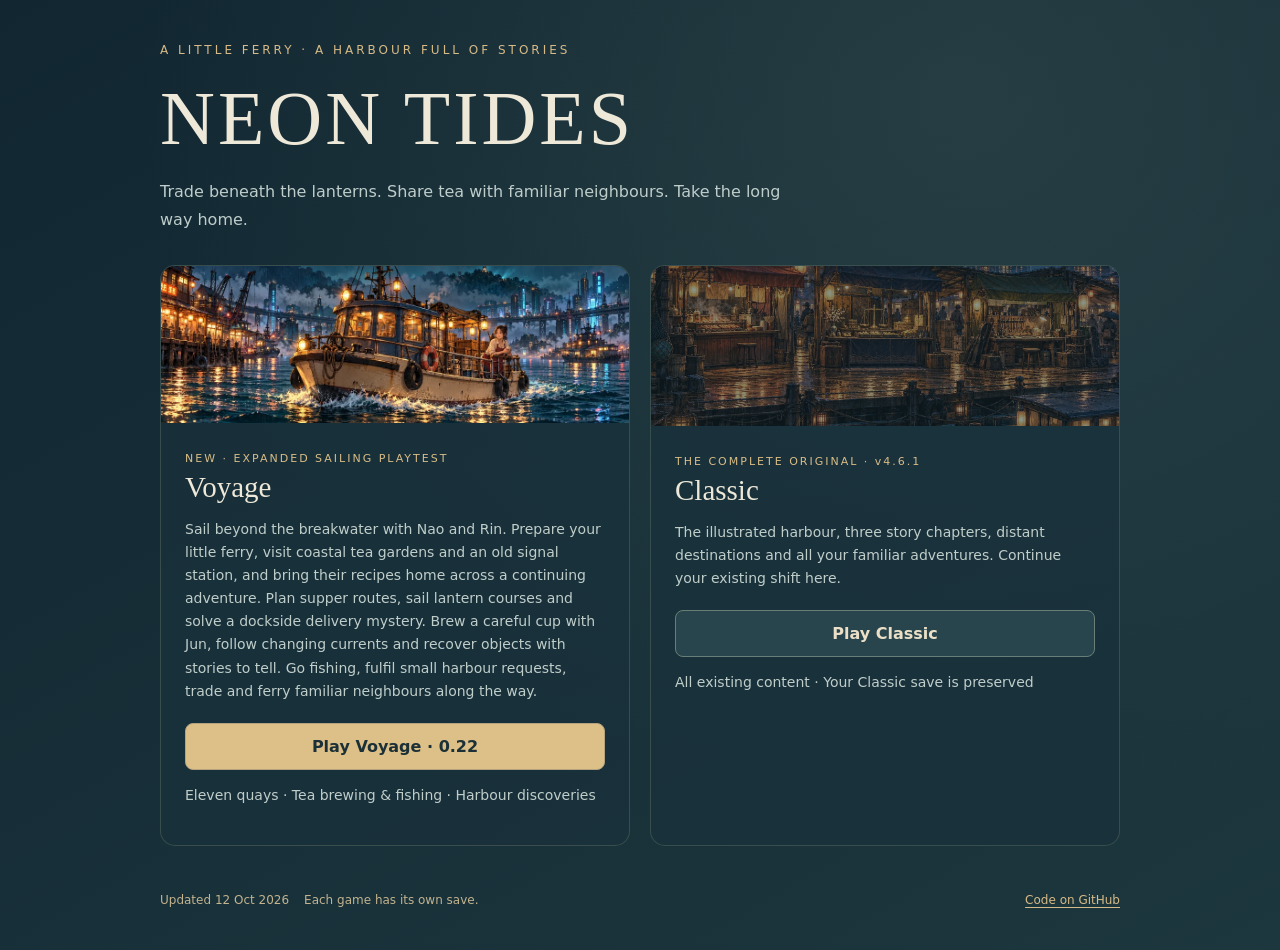
==== commit 50c35606: "Voyage 0.22: optional Halloween harbour theme" ====
--- a/index.html
+++ b/index.html
@@ -1,3 +1,3 @@
 <!doctype html><html lang="en"><head><meta charset="utf-8"><meta name="viewport" content="width=device-width,initial-scale=1"><meta name="theme-color" content="#122b33"><title>Neon Tides · Choose your voyage</title><link rel="icon" href="assets/favicon.svg"><style>
 *{box-sizing:border-box}body{margin:0;color:#ede8d8;background:#112731;font-family:system-ui,sans-serif;min-height:100svh;display:grid;place-items:center;padding:28px;background:radial-gradient(ellipse at 75% 10%,#39515277,transparent 60%),linear-gradient(150deg,#112631,#1d373e)}main{max-width:960px;width:100%}.eyebrow{letter-spacing:3px;color:#d6ba87;font-size:12px}h1{font:clamp(44px,7vw,76px) Georgia,serif;letter-spacing:3px;margin:15px 0}header>p{max-width:650px;line-height:1.7;color:#becdca}section{display:grid;grid-template-columns:1fr 1fr;gap:20px;margin:32px 0}.card{border:1px solid #7a877355;border-radius:15px;background:#19313bcc;overflow:hidden}.art{height:160px;background:linear-gradient(160deg,#1a434a,#122631);position:relative;overflow:hidden}.art.voyage-art{height:auto;aspect-ratio:128/43}.voyage-art img{display:block;width:100%;height:auto}.classic-art{background:linear-gradient(#162b3580,#162b3580),url('assets/scenes/lantern-market.webp') center/cover}.body{padding:24px}h2{font:29px Georgia,serif;margin:5px 0 12px}.tag{color:#d9bc86;font-size:11px;letter-spacing:2px}.card p{color:#c0ceca;line-height:1.65;font-size:14px}.play{display:block;padding:13px 18px;border:1px solid #b5a37f;border-radius:8px;background:#ddbf88;color:#1b3037;text-decoration:none;text-align:center;font-weight:650;min-height:46px;margin-top:20px}.classic .play{background:#28444c;color:#ebe0c7;border-color:#697e77}.play:hover{filter:brightness(1.1)}a:focus-visible{outline:3px solid #f4dab0;outline-offset:5px}.foot{font-size:12px;color:#afc0bb;line-height:1.7}footer{display:flex;flex-wrap:wrap;align-items:center;gap:15px;color:#c3b38e;font-size:12px}footer a{display:inline-flex;align-items:center;min-height:44px;margin-left:auto;color:#d6ba87;text-decoration:underline;text-underline-offset:3px;border-radius:4px}footer a:hover{color:#f4dab0}@media(max-width:650px){body{padding:22px 16px}section{grid-template-columns:1fr}.art{height:130px}h1{font-size:48px}.body{padding:20px}}
-</style></head><body><main><header><p class="eyebrow">A LITTLE FERRY · A HARBOUR FULL OF STORIES</p><h1>NEON TIDES</h1><p>Trade beneath the lanterns. Share tea with familiar neighbours. Take the long way home.</p></header><section aria-label="Choose a game"><article class="card"><div class="art voyage-art" aria-hidden="true"><img src="assets/scenes/voyage-title-1024.webp" srcset="assets/scenes/voyage-title-1024.webp 1024w, assets/scenes/voyage-title.webp 2048w" sizes="(max-width:650px) calc(100vw - 34px), (max-width:1016px) calc((100vw - 78px)/2), 468px" width="2048" height="688" alt="" fetchpriority="high" decoding="async"></div><div class="body"><span class="tag">NEW · EXPANDED SAILING PLAYTEST</span><h2>Voyage</h2><p>Sail beyond the breakwater with Nao and Rin. Prepare your little ferry, visit coastal tea gardens and an old signal station, and bring their recipes home across a continuing adventure. Plan supper routes, sail lantern courses and solve a dockside delivery mystery. Brew a careful cup with Jun, follow changing currents and recover objects with stories to tell. Go fishing, fulfil small harbour requests, trade and ferry familiar neighbours along the way.</p><a class="play" href="voyage/index.html">Play Voyage · 0.21</a><p class="foot">Eleven quays · Tea brewing & fishing · Harbour discoveries</p></div></article><article class="card classic"><div class="art classic-art" aria-hidden="true"></div><div class="body"><span class="tag">THE COMPLETE ORIGINAL · v4.6.1</span><h2>Classic</h2><p>The illustrated harbour, three story chapters, distant destinations and all your familiar adventures. Continue your existing shift here.</p><a class="play" href="classic.html">Play Classic</a><p class="foot">All existing content · Your Classic save is preserved</p></div></article></section><footer><span>Updated 12 Oct 2026</span><span>Each game has its own save.</span><a href="https://github.com/jolokiaburger/jolokiaburger.github.io" target="_blank" rel="noopener noreferrer" aria-label="Code on GitHub (opens in a new tab)">Code on GitHub</a></footer></main></body></html>
+</style></head><body><main><header><p class="eyebrow">A LITTLE FERRY · A HARBOUR FULL OF STORIES</p><h1>NEON TIDES</h1><p>Trade beneath the lanterns. Share tea with familiar neighbours. Take the long way home.</p></header><section aria-label="Choose a game"><article class="card"><div class="art voyage-art" aria-hidden="true"><img src="assets/scenes/voyage-title-1024.webp" srcset="assets/scenes/voyage-title-1024.webp 1024w, assets/scenes/voyage-title.webp 2048w" sizes="(max-width:650px) calc(100vw - 34px), (max-width:1016px) calc((100vw - 78px)/2), 468px" width="2048" height="688" alt="" fetchpriority="high" decoding="async"></div><div class="body"><span class="tag">NEW · EXPANDED SAILING PLAYTEST</span><h2>Voyage</h2><p>Sail beyond the breakwater with Nao and Rin. Prepare your little ferry, visit coastal tea gardens and an old signal station, and bring their recipes home across a continuing adventure. Plan supper routes, sail lantern courses and solve a dockside delivery mystery. Brew a careful cup with Jun, follow changing currents and recover objects with stories to tell. Go fishing, fulfil small harbour requests, trade and ferry familiar neighbours along the way.</p><a class="play" href="voyage/index.html">Play Voyage · 0.22</a><p class="foot">Eleven quays · Tea brewing & fishing · Harbour discoveries</p></div></article><article class="card classic"><div class="art classic-art" aria-hidden="true"></div><div class="body"><span class="tag">THE COMPLETE ORIGINAL · v4.6.1</span><h2>Classic</h2><p>The illustrated harbour, three story chapters, distant destinations and all your familiar adventures. Continue your existing shift here.</p><a class="play" href="classic.html">Play Classic</a><p class="foot">All existing content · Your Classic save is preserved</p></div></article></section><footer><span>Updated 12 Oct 2026</span><span>Each game has its own save.</span><a href="https://github.com/jolokiaburger/jolokiaburger.github.io" target="_blank" rel="noopener noreferrer" aria-label="Code on GitHub (opens in a new tab)">Code on GitHub</a></footer></main></body></html>
